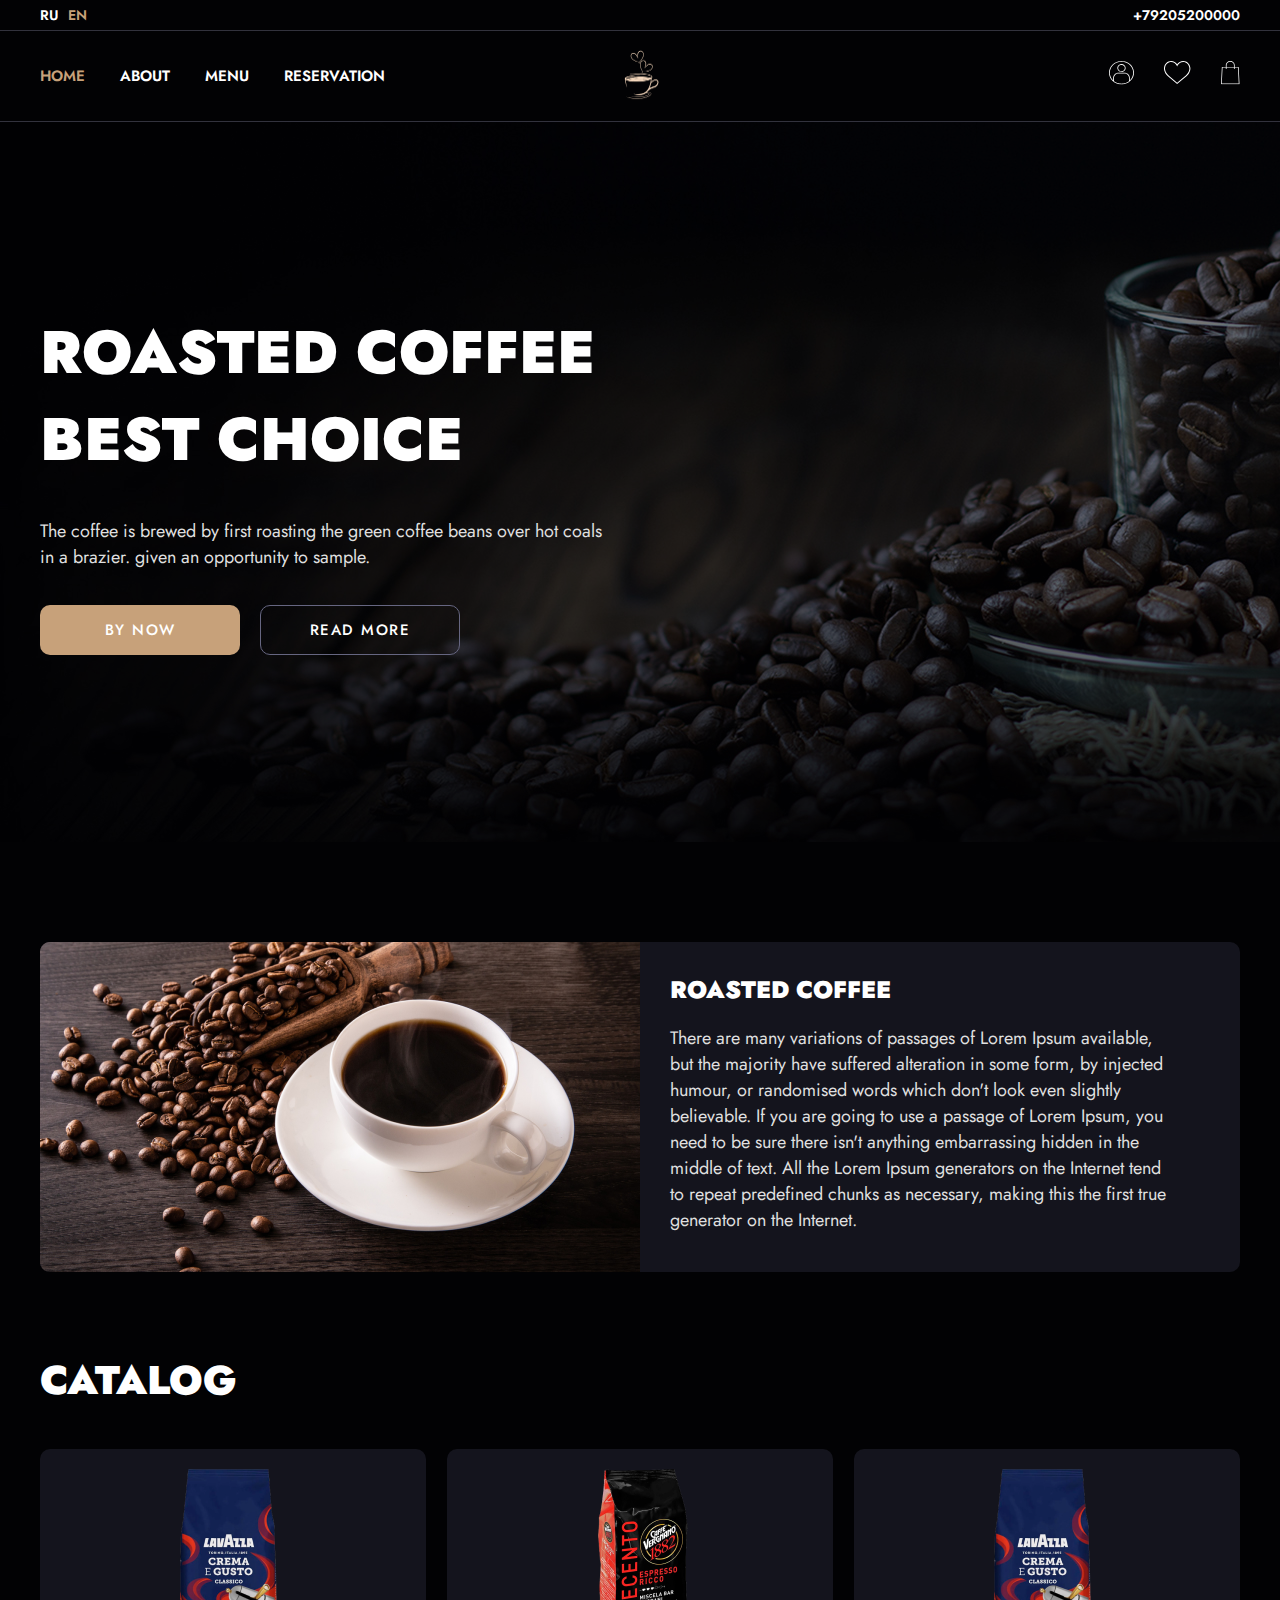
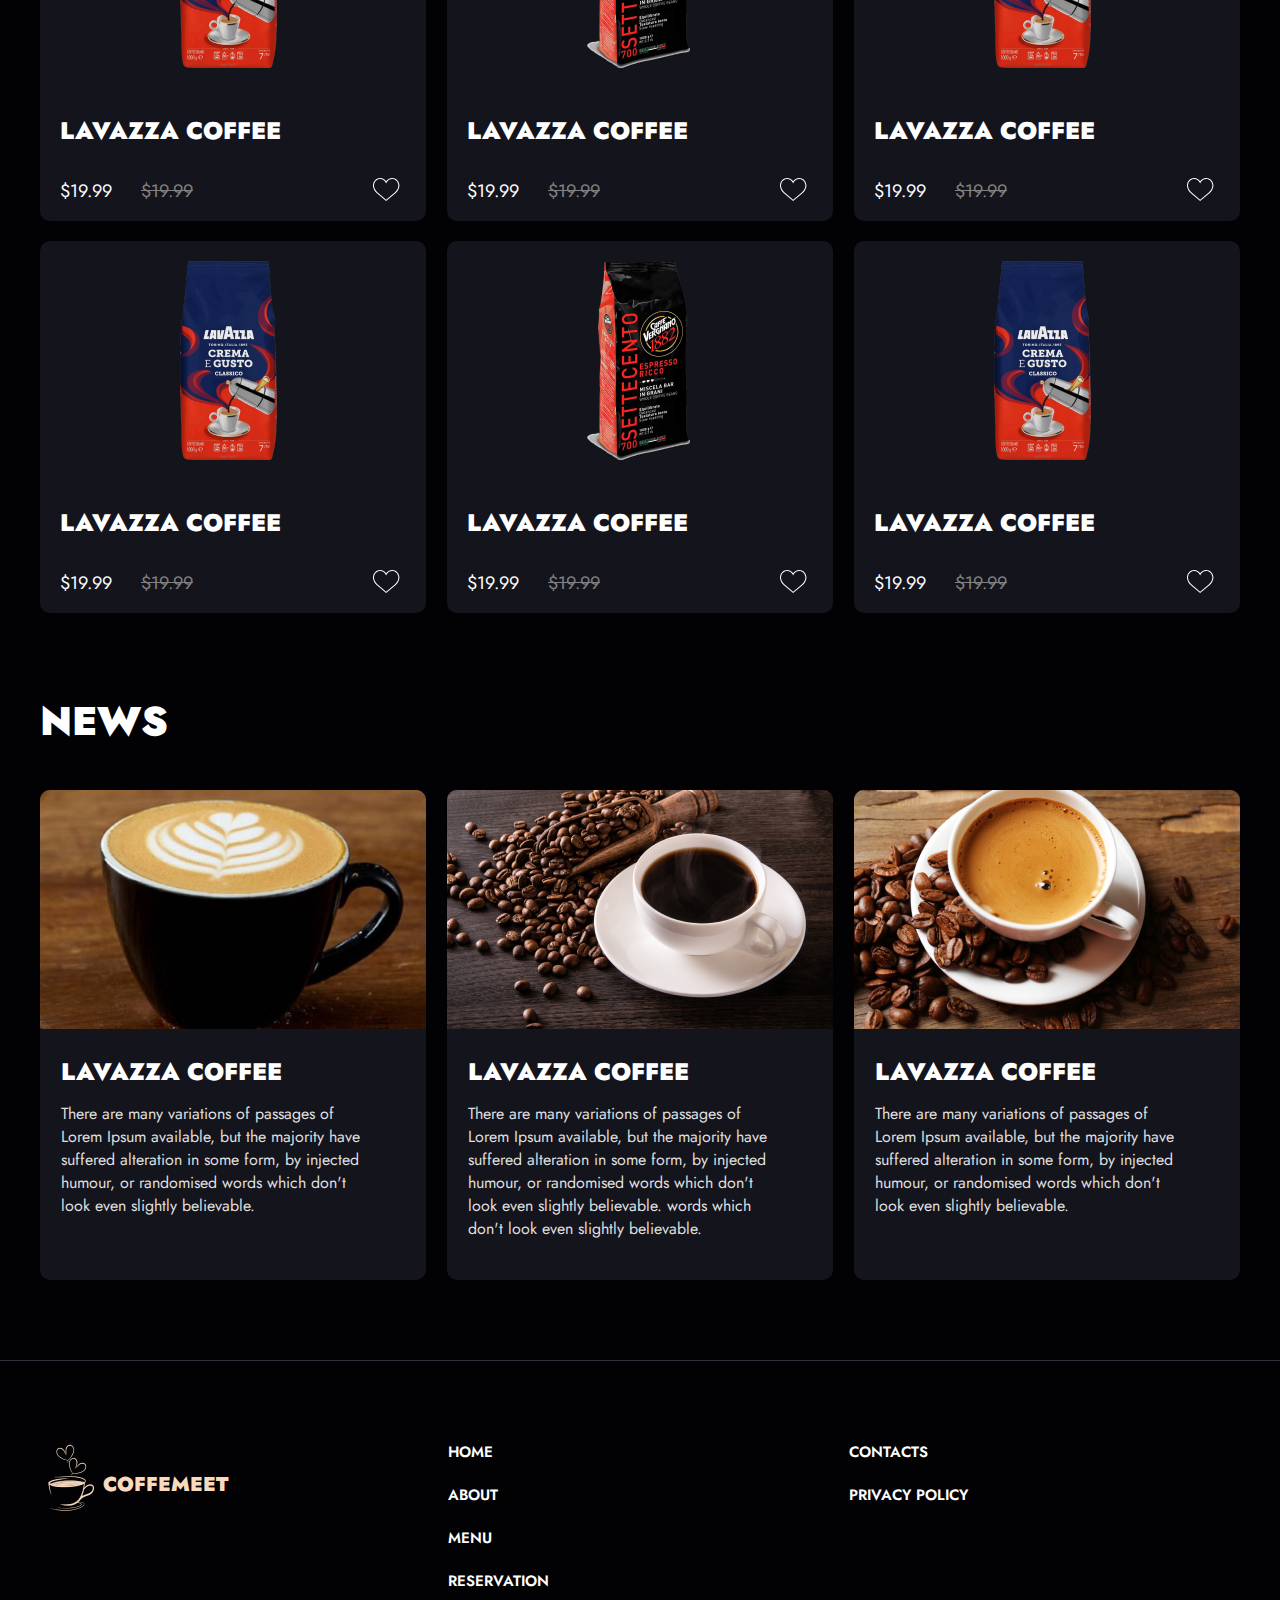
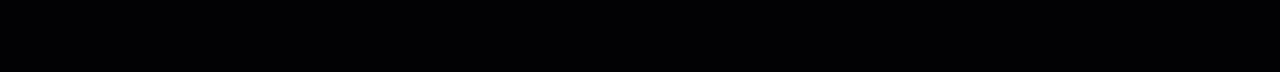
==== index.html @ f647d52c "first" ====
<!DOCTYPE html>
<html lang="en">
<head>
    <meta charset="UTF-8">
    <meta name="viewport" content="width=device-width, initial-scale=1.0">
    <title>Coffe</title>
    <link rel="stylesheet" href="style.css">
</head>
<body>
    <header class="header">
        <div class="header-line">
            <div class="container">
                <div class="header-line-wrapper">
                    <div class="header-lng">
                        <a href="#">Ru</a>
                        <a href="#" class="active">En</a>
                    </div>
                    <a href="#" class="header-phone">+79205200000</a>
                    
                </div>
            </div>
        </div>
        <div class="container">
            <div class="header-wrapper">
                <div class="header-block">
                    <nav class="nav">
                    <a href="index.html" class="nav-link" id="nav-active">Home</a>
                    <a href="#" class="nav-link">About</a>
                    <a href="#" class="nav-link">Menu</a>
                    <a href="#" class="nav-link">Reservation</a>
                    </nav>
                </div>
                <a href="#" class="logo"><img src="img/logo.png" alt="logo"></a>
                <div class="header-block right">
                    <div class="header-actions">
                        <a href="#" class="header-link"><img src="img/user1.svg" alt="user"></a>
                        <a href="#" class="header-link"><img src="img/favorite1.svg" alt="favorite"></a>
                        <a href="#" class="header-link"><img src="img/cart1.svg" alt="cart"></a>
                    </div>
                </div>
            </div>
        </div>
    </header>
    <div class="intro" style="background-image:url('img/Intro.jpg');">
        <div class="container">
            <div class="intro-wrapper">
                <div class="intro-block">
                    <h1 class="intro-tittle">Roasted coffee
                        best choice</h1>
                    <p class="intro-text">The coffee is brewed by first roasting the green coffee beans over hot
                        coals in a brazier. given an opportunity to sample.</p>
                    <div class="intro-actions">
                        <a class="btn btn-main" href="#">By now</a>
                        <a class="btn btn-secondary" href="#">Read more</a>
                    </div>
                </div>
                
            </div>
        </div>
    </div>
    <div class="port">
        <div class="container">
            <div class="port-wrapper">
                <img src="img/roastedcoffee.png" alt="">
                <div class="port-text">
                    <h1 class="port-tittle">Roasted Coffee</h1>
                    <p class="port-texting">There are many variations of passages of Lorem Ipsum available, but the majority have suffered alteration in some form, by injected humour, or randomised words which don't look even slightly believable. If you are going to use a passage of Lorem Ipsum, you need to be sure there isn't anything embarrassing hidden in the middle of text. All the Lorem Ipsum generators on the Internet tend to repeat predefined chunks as necessary, making this the first true generator on the Internet.</p>
                </div>
            </div>
        </div>
    </div>
    <div class="catalog">
        <div class="container">
            <div class="catalog-wrapper">
                <h1 class="catalog-tittle">Catalog</h1>
                <div class="catalog-carts">
                    <div class="cart"><a href="open-product.html"><img class="cart-img" src="img/product1.png" alt=""></a>
                        <div class="cart-content">
                            <div class="cart-name">
                                <h1 class="cart-tittle">Lavazza coffee</h1>
                            </div>
                            <div class="cart-down">
                                <p  class="cart-price">$19.99</p>
                                <s  class="cart-price price-line">$19.99</s>
                                <a href="#"><img src="img/favorite1.svg" alt=""></a>
                            </div>
                        </div>
                    </div>
                    <div class="cart"><a href="#"><img class="cart-img" src="img/product2.png" alt=""></a>
                        <div class="cart-content">
                            <div class="cart-name">
                                <h1 class="cart-tittle">Lavazza coffee</h1>
                            </div>
                            <div class="cart-down">
                                <p  class="cart-price">$19.99</p>
                                <s  class="cart-price price-line">$19.99</s>
                                <a href="#"><img src="img/favorite1.svg" alt=""></a>
                            </div>
                        </div>
                    </div>
                    <div class="cart"><a href="#"><img class="cart-img" src="img/product1.png" alt=""></a>
                        <div class="cart-content">
                            <div class="cart-name">
                                <h1 class="cart-tittle">Lavazza coffee</h1>
                            </div>
                            <div class="cart-down">
                                <p  class="cart-price">$19.99</p>
                                <s  class="cart-price price-line">$19.99</s>
                                <a href="#"><img src="img/favorite1.svg" alt=""></a>
                            </div>
                        </div>
                    </div>
                </div>
                    <div class="catalog-carts carts-down">
                        <div class="cart"><a href="#"><img class="cart-img" src="img/product1.png" alt=""></a>
                            <div class="cart-content">
                                <div class="cart-name">
                                    <h1 class="cart-tittle">Lavazza coffee</h1>
                                </div>
                                <div class="cart-down">
                                    <p  class="cart-price">$19.99</p>
                                    <s  class="cart-price price-line">$19.99</s>
                                    <a href="#"><img src="img/favorite1.svg" alt=""></a>
                                </div>
                            </div>
                        </div>
                        <div class="cart"><a href="#"><img class="cart-img" src="img/product2.png" alt=""></a>
                            <div class="cart-content">
                                <div class="cart-name">
                                    <h1 class="cart-tittle">Lavazza coffee</h1>
                                </div>
                                <div class="cart-down">
                                    <p  class="cart-price">$19.99</p>
                                    <s  class="cart-price price-line">$19.99</s>
                                    <a href="#"><img src="img/favorite1.svg" alt=""></a>
                                </div>
                            </div>
                        </div>
                        <div class="cart"><a href="#"><img class="cart-img" src="img/product1.png" alt=""></a>
                            <div class="cart-content">
                                <div class="cart-name">
                                    <h1 class="cart-tittle">Lavazza coffee</h1>
                                </div>
                                <div class="cart-down">
                                    <p  class="cart-price">$19.99</p>
                                    <s  class="cart-price price-line">$19.99</s>
                                    <a href="#"><img src="img/favorite1.svg" alt=""></a>
                                </div>
                            </div>
                        </div>
                    </div>
            </div>
        </div>
    </div>
    <div class="news">
        <div class="container">
            <div class="news-wrapper">
                <div class="news-tittle">News</div>
                <div class="news-carts">
                    <div class="news-cart"><img src="img/news1.png" alt="">
                        <h1>Lavazza coffee</h1>
                        <p>There are many variations of passages of Lorem Ipsum available, but the majority have suffered alteration in some form, by injected humour, or randomised words which don't look even slightly believable.</p>
                    </div>
                    <div class="news-cart"><img src="img/news2.png" alt="">
                        <h1>Lavazza coffee</h1>
                        <p>There are many variations of passages of Lorem Ipsum available, but the majority have suffered alteration in some form, by injected humour, or randomised words which don't look even slightly believable. words which don't look even slightly believable.</p>
                    </div>
                    <div class="news-cart"><img src="img/news3.png" alt="">
                        <h1>Lavazza coffee</h1>
                        <p>There are many variations of passages of Lorem Ipsum available, but the majority have suffered alteration in some form, by injected humour, or randomised words which don't look even slightly believable.</p>
                    </div>
                </div>
            </div>
        </div>
    </div>
    <footer class="footer">
        <div class="footer-line">
            <div class="container">
                <div class="footer-line-wrapper">
                    <div class="footer-logo">
                        <a href="#"><img src="img/logo-footer.png" alt=""></a>
                        <h1>coffemeet</h1>
                    </div>
                    <div class="footer-menu">
                        <div class=""><a href="">HOME</a></div>
                        <div class=""><a href="">ABOUT</a></div>
                        <div class="div"><a href="">MENU</a></div>
                        <div class=""><a href="">RESERVATION</a></div>
                    </div>
                    <div class="footer-menu footer-last">
                        <div class=""><a href="">CONTACTS</a></div>
                        <div class=""><a href="">PRIVACY POLICY</a></div>
                    </div>
                </div>
            </div>
        </div>
    </footer>
</body>
</html>
---- style.css ----
@import url('https://fonts.googleapis.com/css2?family=Jost:ital,wght@0,100..900;1,100..900&display=swap');

s{
    color: #818181;
    font-weight: 400;
}

a{
    text-decoration: none;
}

*,*:before,*:after{
    box-sizing: border-box;
}

body{
    margin: 0;
    background-color: #020204;
    font-family: "Jost", sans-serif;
    color: white;
}

.container{
    width: 1200px;
    margin: 0 auto;
}

.btn{
   min-width: 200px;
   height: 50px;
   display: inline-flex;
   justify-content: center;
   align-items: center;
   font-size: 15px;
   font-weight: 500;
   color: white;
   letter-spacing: 0.1em;
   text-transform: uppercase;
   border-radius: 10px;
   transition: background-color .2s linear;
   border: 0;
   cursor: pointer;
}

.btn-main{
    background-color: #C7A17A;
}

.btn-main:hover{
    background-color: #a78768;
}

.btn-secondary{
    border: 1px solid #666681;
}

.btn-secondary:hover {
    background-color: #666681;
}

.header{
    border-bottom: 1px solid #32323D;
}

.header-line{
    border-bottom: 1px solid #32323D;
}

.header-line-wrapper{
    display: flex;
    height: 30px;
    align-items:center;
    justify-content: space-between;
}

.header-phone{
    color: white;
    font-weight: 600;
    font-size: 14px
}

.header-lng{
    display: flex;
}

.header-lng a.active{
    color: #C7A17A;
}

.header-lng a{
    margin-right: 10px;
    color: white;
    font-weight: 600;
    font-size: 14px;
    text-decoration: none;
    text-transform: uppercase;
}

.header-wrapper{
    height: 90px;
    display: flex;
    align-items: center;
    justify-content: space-between;
}

.header-block{
    width: 40%;
}

.header-block.right{
    display: flex;
    justify-content: flex-end;
}

.nav{
    display: flex;
}

.nav-link{
    margin-right: 35px;
    color: white;
    font-weight: 600;
    font-size: 15px;
    text-transform: uppercase;
    transition: color .2s linear;
}

.nav-link:hover{
    color: #C7A17A;
}

#nav-active{
    color: #C7A17A;
}

.logo img{
    height: 54px;
    display: block;
}

.header-actions{
    display: flex;
    align-items: center;
}

.header-actions a{
    
}

.header-link{
    display: block;
    margin-right: 30px;
}

.header-link:last-child{
    margin-right: 0;
}

.intro{
    background-repeat: no-repeat;
    background-size: cover;
    position: relative;
    margin-bottom: 100px;
}

.intro::after{
    width: 100%;
    height: 100%;
    content: '';
    position: absolute;
    top: 0;
    left: 0;
    background-color: rgba(2, 2, 4, 0.55);
}

.intro-block{
    max-width: 565px;
}

.intro-wrapper{
    padding: 20px 0;
    min-height: 720px;
    display: flex;
    align-items: center;
    position: relative;
    z-index: 2;
}

.intro-tittle{
    margin: 0 0 35px;
    font-size: 60px;
    font-weight: 900;
    text-transform: uppercase;
}

.intro-text{
    font-size: 18px;
    color: #DFDFDF;
    margin: 0 0 35px;
    
}

.intro-actions{
    display: flex;
}

.intro-actions .btn-main{
    margin-right: 20px;
    
}

.port{
    justify-content: center;
    align-items: center;
}

.port-wrapper{
    display: flex;
    justify-content: space-between;
    background-color: #14141D;
    border-radius: 10px;
}

.port-wrapper img{

}

.port-text{
    max-width: 498px;
    margin: 0 auto;
    margin-left: 30px;
    margin-top: 14px;
}

.port-tittle{
    font-size: 24px;
    font-weight: 900;
    text-transform: uppercase;
}

.port-texting{
    max-height: 208px;
    font-size: 18px;
    font-weight: 400;
    line-height: 26.01px;
    color: #DFDFDF;
    
}

.catalog-wrapper .carts-down{
    margin-top: 20px;
}

.catalog{
    margin-bottom: 80px;
}

.catalog-wrapper{
    margin: 80px 0 0 0;
}

.catalog-tittle{
    font-weight: 900;
    font-size: 40px;
    line-height: 57px;
    text-transform: uppercase;
    margin: 0 0 40px 0;
}

.catalog-carts{
    display: flex;
    justify-content: space-between;
    align-items: center;
    min-height: 372px;

}

.catalo-carts {
    background-color: aqua;
}

.cart{
    background-color: #14141D;
    border-radius: 10px;
    max-width: 386px;
    max-height: 372px;
    justify-content: center;
    align-items: center;
}

.cart-content{
    margin: 40px 0 20px 20px;
}

.cart-img{
    padding: 20px 150px 0 140px;
}

.cart-info{
    
}

.cart-tittle{
    margin: 0;
    font-weight: 900;
    font-size: 24px;
    line-height: 34px;
    text-transform: uppercase;
}

.cart-down{
    display: flex;
    margin: 30px 0 20px;
    display: flex; 
}

.cart-down a{
    width: 27px;
}

.cart-down a{
    margin: 0 21px 0 180px;
    
}

.cart-name{

}

.cart-price{
    margin: 0;
    font-weight: 400;
    font-size: 18px;
    line-height: 26px;
}

.cart-down .price-line{
    margin-left: 29px;
    color: #818181;
}

.news{
    margin-top: 80px;
    margin-bottom: 80px;
}

.news-wrapper{
   
}

.news-tittle{
    font-weight: 900;
    font-size: 40px;
    text-transform: uppercase;
    line-height: 57px;
    padding-bottom: 40px;
}

.news-carts{
    display: flex;
}


.news-carts h1{
    padding: 20px 0 13px 21px;
    margin: 0;
    font-weight: 900;
    font-size: 24px;
    text-transform: uppercase;
    line-height: 34px;
}

.news-carts p{
    max-width: 344px;
    padding: 0 21px 40px 21px;
    margin: 0;
    font-weight: 400;
    font-size: 16px;
    line-height: 23px;
    color: #DFDFDF;
}

.news-cart{
    background-color: #14141D;
    border-radius: 10px;
    margin-right: 21px;
}

.news-cart :last-child{
    margin-right: 0;
}

.footer{
    border-top: 1px solid #32323D;
    margin-bottom: 80px;
}

.footer-line{
    
}

.footer-line-wrapper{
    padding-top: 78.5px;
    display: flex;
    
}

.footer-logo{
    display: flex;
    
}

.footer-logo h1{
    font-weight: 900;
    font-size: 20px;
    line-height: 30px;
    text-transform: uppercase;
    color: #F8DABF;
    margin: 30px 0 0 5px;
    
}

.footer-menu{
    padding-left: 220px;
}

.footer-menu div{
    padding-top: 20px;
}

.footer-menu div a{
    color: white;
    font-weight: 600;
    font-size: 15px;
    line-height: 22px;
    text-transform: uppercase;
    
}



.footer-menu :first-child{
    padding-top: 0;
}

.footer-last{
    padding-left: 300px;
}

.footer-menu a{
    transition: color .2s linear;
}

.footer-menu a:hover{
    color: #C7A17A;
}

.open-cart{
    margin: 100px;
}

.open-cart-wrapper{
    
}

.open-cart-wrapper h1{
    margin-top: 0;
    margin-bottom: 56px;
    font-weight: 900;
    font-size: 60px;
    line-height: 86px;
    text-transform: uppercase;
}

.open-cart-flex{
    display: flex;
}

.open-cart-img img{
    padding: 60px 292px 60px 293px;
}

.open-cart-img{
    background-color: #14141D;
    border-radius: 10px;
    
}

.open-cart-info{
    background-color: #14141D;
    border-radius: 10px;
    padding: 30px 30px;
}

.open-cart-info-price{
    display: flex;
    font-weight: 700;
    font-size: 24px;
    line-height: 34px;
    padding: 0 0 30px 0;
}

.open-cart-info-price p{
    margin: 0;
}
.open-cart-info-price s{
   padding: 0 0 0 30px;
   color: #818181;
}

.open-cart-info-size{
    display: flex;
    padding: 0 0 0 30px;
}



.info-size:last-child{
    margin-right: 0;
}

.active{

}


.open-cart-info-button{

}

.open-cart-info-wrapper{
    margin: 0 0 0 20px;
}

/*product*/

.radio-wrapper{
    display: flex;
    margin-bottom: 30px;
}

.radio{
    margin-right: 10px;
    position: relative;
}

.radio-input{
    opacity: 0;
    position: absolute;
}

.radio-input:checked + .radio-label{
    color:#C7A17A ;
    border-color: #C7A17A;
}

.radio-label{
    width: 50px;
    height: 50px;
    display: flex;
    align-items: center;
    justify-content: center;
    border-radius: 5px;
    border: 2px solid white;
    font-size: 22px;
    font-weight: 700;
    text-transform: uppercase;
    cursor: pointer;
    transition: color .2s linear;
}

.radio-label:hover{
    color: #C7A17A;
}

.product-btn{
    
}

.product-btn button{
    min-width: 340px;
}

.product-btn button{
    font-weight: 600;
}

.open-cart-discription{
    margin: 80px 0 0 0;

}

.open-tittle{
    font-weight: 900;
    font-size: 24px;
    line-height: 34px;
    text-transform: uppercase;
    margin: 0;
    padding-bottom: 32px;
}

.discription-block{
    border-radius: 10px;
    background-color: #14141D;
}

.discription-text{
    margin: 0;
    padding: 30px 30px 30px 60px;
}

.discription-text li{
    font-weight: 400;
    font-size: 18px;
    color:#DFDFDF;
}
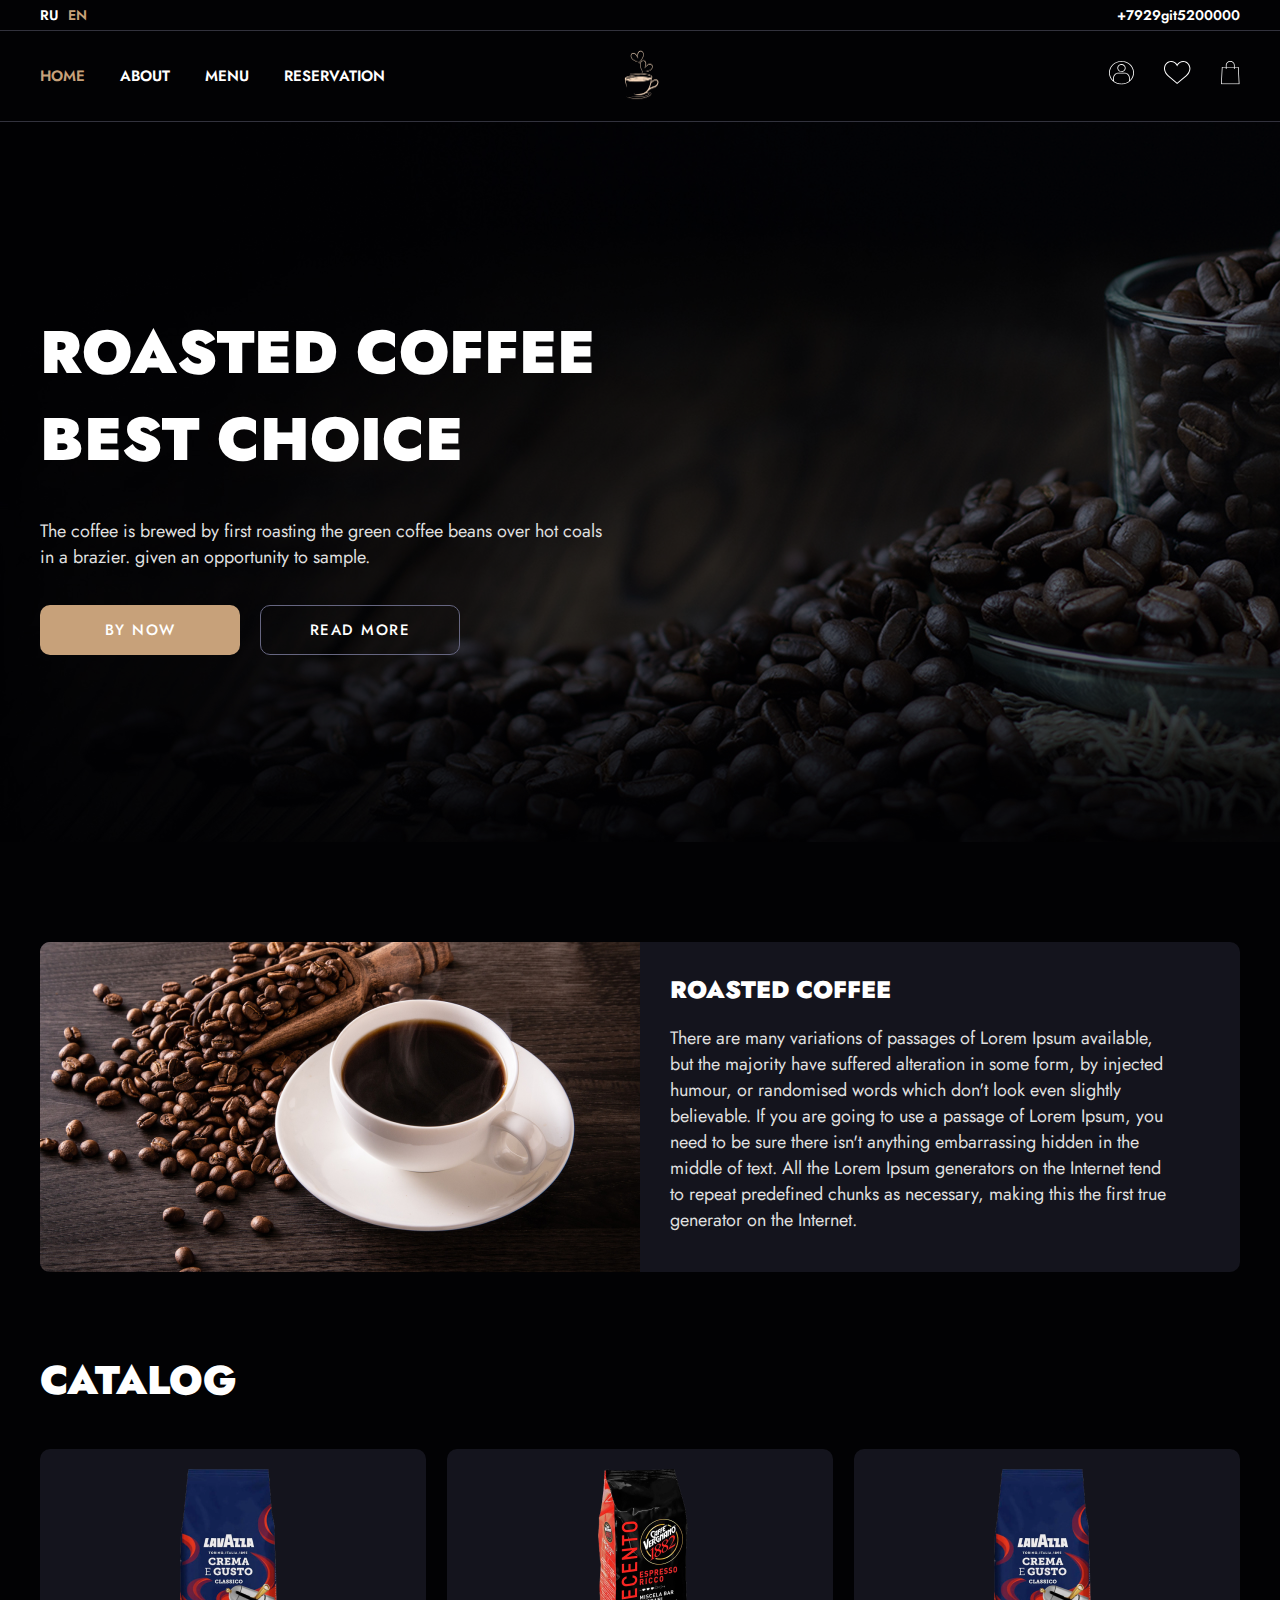
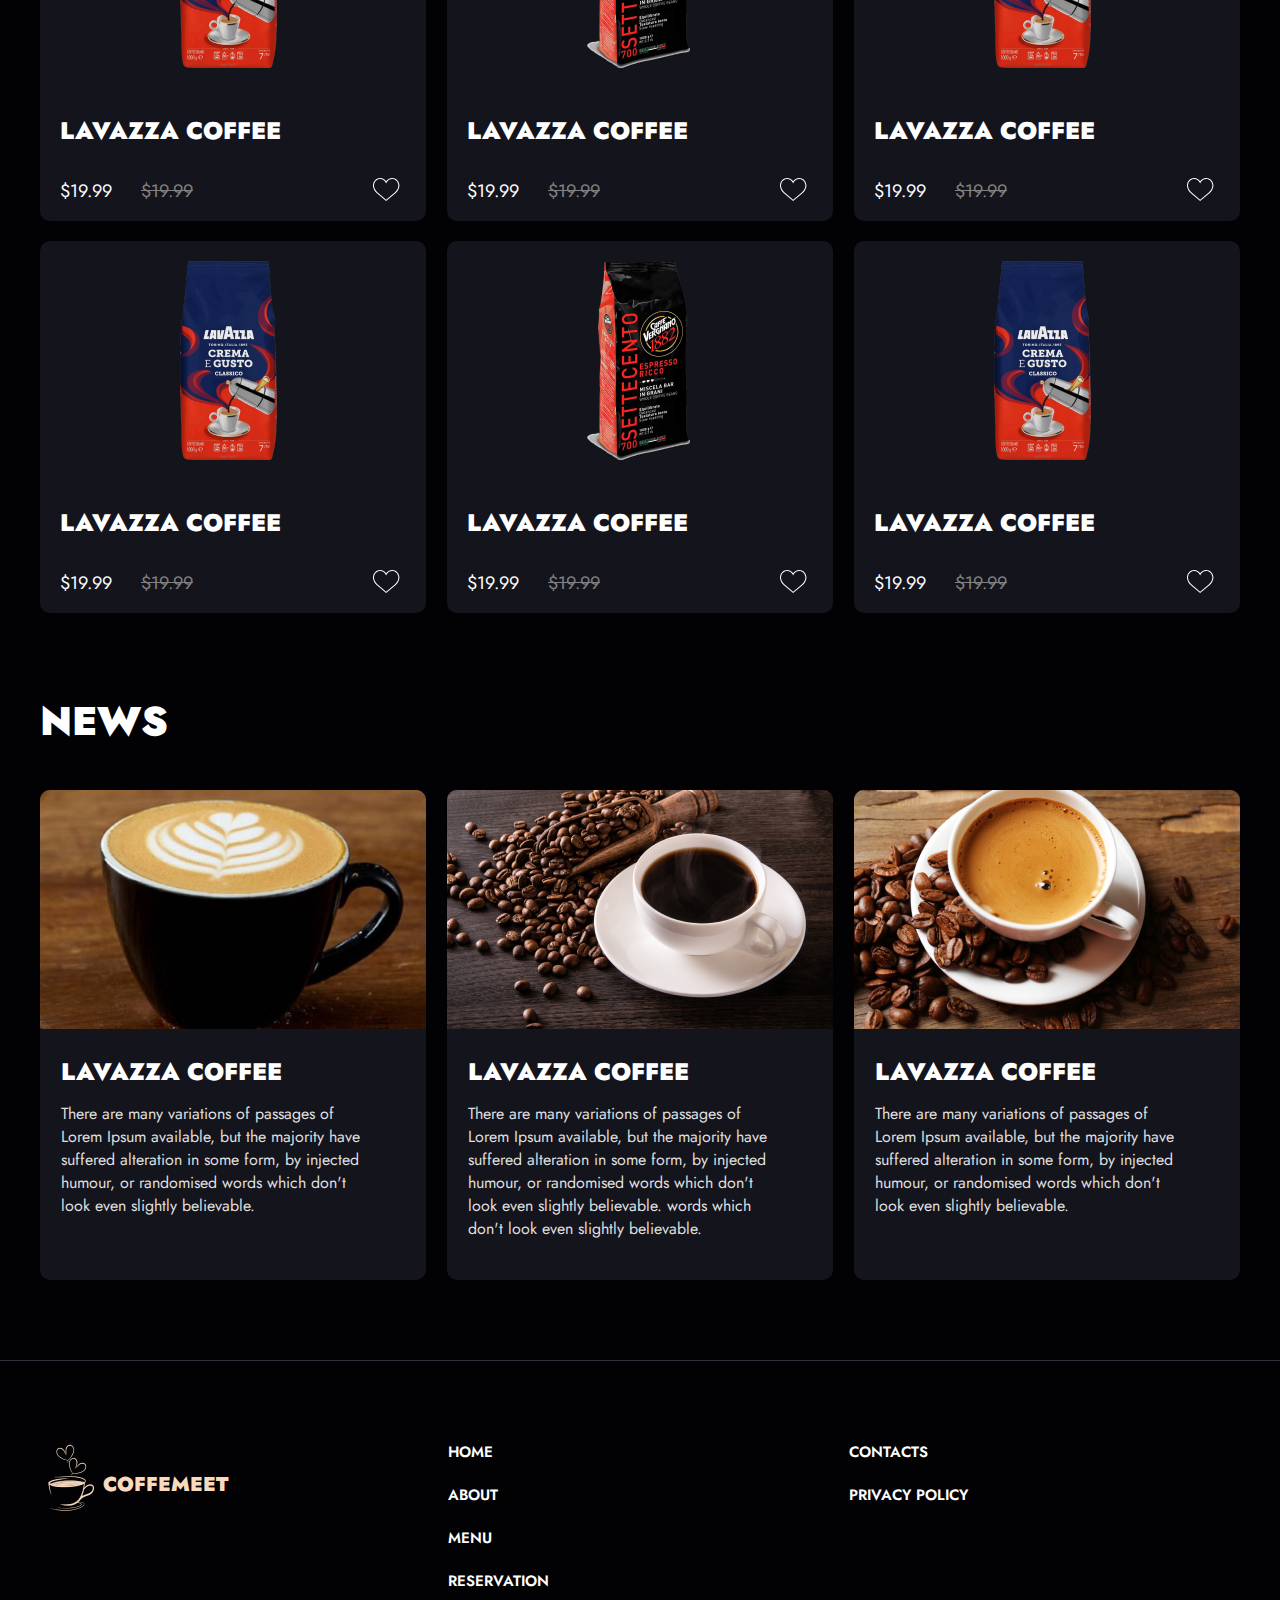
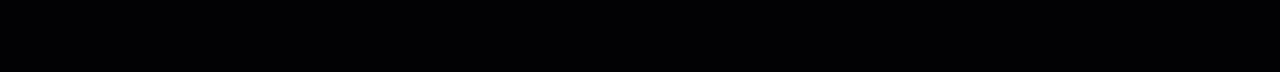
==== commit 8efbb33e: "twocommit" ====
--- a/index.html
+++ b/index.html
@@ -12,10 +12,10 @@
             <div class="container">
                 <div class="header-line-wrapper">
                     <div class="header-lng">
-                        <a href="#">Ru</a>
+                    <a href="#">Ru</a>
                         <a href="#" class="active">En</a>
                     </div>
-                    <a href="#" class="header-phone">+79205200000</a>
+                    <a href="#" class="header-phone">+7929git5200000</a>
                     
                 </div>
             </div>
--- a/style.css
+++ b/style.css
@@ -143,9 +143,6 @@
     align-items: center;
 }
 
-.header-actions a{
-    
-}
 
 .header-link{
     display: block;
@@ -221,9 +218,7 @@
     border-radius: 10px;
 }
 
-.port-wrapper img{
-
-}
+
 
 .port-text{
     max-width: 498px;
@@ -296,10 +291,6 @@
     padding: 20px 150px 0 140px;
 }
 
-.cart-info{
-    
-}
-
 .cart-tittle{
     margin: 0;
     font-weight: 900;
@@ -323,9 +314,6 @@
     
 }
 
-.cart-name{
-
-}
 
 .cart-price{
     margin: 0;
@@ -342,10 +330,6 @@
 .news{
     margin-top: 80px;
     margin-bottom: 80px;
-}
-
-.news-wrapper{
-   
 }
 
 .news-tittle{
@@ -393,10 +377,6 @@
 .footer{
     border-top: 1px solid #32323D;
     margin-bottom: 80px;
-}
-
-.footer-line{
-    
 }
 
 .footer-line-wrapper{
@@ -459,10 +439,6 @@
     margin: 100px;
 }
 
-.open-cart-wrapper{
-    
-}
-
 .open-cart-wrapper h1{
     margin-top: 0;
     margin-bottom: 56px;
@@ -517,15 +493,6 @@
 
 .info-size:last-child{
     margin-right: 0;
-}
-
-.active{
-
-}
-
-
-.open-cart-info-button{
-
 }
 
 .open-cart-info-wrapper{
@@ -573,10 +540,6 @@
     color: #C7A17A;
 }
 
-.product-btn{
-    
-}
-
 .product-btn button{
     min-width: 340px;
 }
